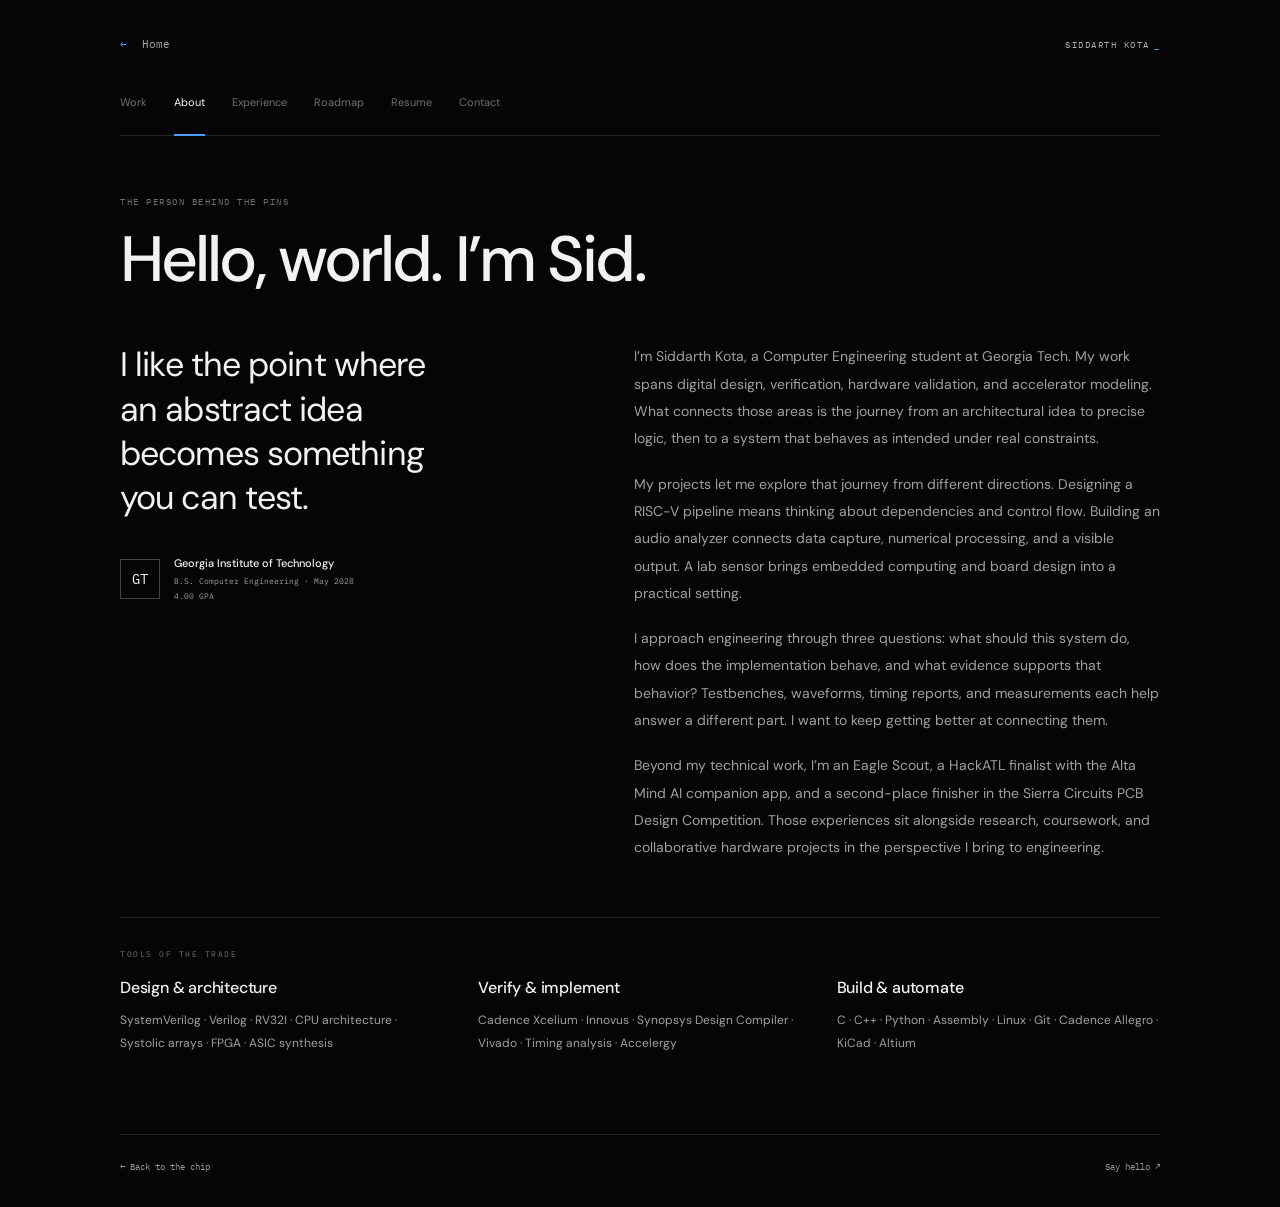
==== about.html @ 796ebf36 "Build a monochrome chip portfolio with animated trace navigation" ====
<!doctype html>
<html lang="en">
<head>
<meta charset="utf-8">
<meta name="viewport" content="width=device-width, initial-scale=1">
<meta name="theme-color" content="#050505">
<title>About me — Siddarth Kota</title>
<meta name="description" content="Siddarth Kota, Georgia Tech computer engineering student. RTL design, verification, processors, and AI accelerators.">
<link rel="icon" href="assets/favicon.svg" type="image/svg+xml">
<link rel="stylesheet" href="style.css?v=2">
<script src="app.js?v=2" defer>
</script>
</head>
<body class="detail-page">
<a class="skip-link" href="#content">Skip to content</a>
<header class="detail-header">
<a class="back-home" href="index.html">
<span aria-hidden="true">←</span> Home</a>
<a class="small-name" href="index.html">SIDDARTH KOTA<span aria-hidden="true">_</span>
</a>
</header>
<nav class="detail-nav" aria-label="Portfolio sections">
<a href="work.html">Work</a>
<a href="about.html" aria-current="page">About</a>
<a href="experience.html">Experience</a>
<a href="roadmap.html">Roadmap</a>
<a href="resume.html">Resume</a>
<a href="contact.html">Contact</a>
</nav>
<main id="content" class="content-shell">
<section class="section about-section" id="about" aria-labelledby="about-title">
<div class="section-heading">
<div>
<p class="eyebrow">THE PERSON BEHIND THE PINS</p>
<h1 id="about-title">Hello, world. I’m Sid.</h1>
</div>
</div>
<div class="about-grid">
<div class="about-statement">
<p>I like the point where an abstract idea becomes something you can test.</p>
<div class="education-note">
<span class="mini-chip" aria-hidden="true">GT</span>
<div>
<strong>Georgia Institute of Technology</strong>
<span>B.S. Computer Engineering · May 2028</span>
<span>4.00 GPA</span>
</div>
</div>
</div>
<div class="about-copy">
<p>I’m Siddarth Kota, a Computer Engineering student at Georgia Tech. My work spans digital design, verification, hardware validation, and accelerator modeling. What connects those areas is the journey from an architectural idea to precise logic, then to a system that behaves as intended under real constraints.</p>
<p>My projects let me explore that journey from different directions. Designing a RISC-V pipeline means thinking about dependencies and control flow. Building an audio analyzer connects data capture, numerical processing, and a visible output. A lab sensor brings embedded computing and board design into a practical setting.</p>
<p>I approach engineering through three questions: what should this system do, how does the implementation behave, and what evidence supports that behavior? Testbenches, waveforms, timing reports, and measurements each help answer a different part. I want to keep getting better at connecting them.</p>
<p>Beyond my technical work, I’m an Eagle Scout, a HackATL finalist with the Alta Mind AI companion app, and a second-place finisher in the Sierra Circuits PCB Design Competition. Those experiences sit alongside research, coursework, and collaborative hardware projects in the perspective I bring to engineering.</p>
</div>
</div>
<div class="skills-row">
<p class="eyebrow">TOOLS OF THE TRADE</p>
<div class="skill-groups">
<div>
<h3>Design & architecture</h3>
<p>SystemVerilog · Verilog · RV32I · CPU architecture · Systolic arrays · FPGA · ASIC synthesis</p>
</div>
<div>
<h3>Verify & implement</h3>
<p>Cadence Xcelium · Innovus · Synopsys Design Compiler · Vivado · Timing analysis · Accelergy</p>
</div>
<div>
<h3>Build & automate</h3>
<p>C · C++ · Python · Assembly · Linux · Git · Cadence Allegro · KiCad · Altium</p>
</div>
</div>
</div>
</section>
</main>
<footer class="detail-footer">
<a href="index.html">← Back to the chip</a>
<a href="mailto:sidkota06@gmail.com">Say hello ↗</a>
</footer>
</body>
</html>
---- style.css ----
@import url('assets/fonts.css');
:root{
  --bg:#050505;
  --text:#f2f2f2;
  --muted:#a0a0a0;
  --dim:#707070;
  --line:#252525;
  --blue:#4c9cff;
  --sans:'DM Sans',Arial,sans-serif;
  --mono:'IBM Plex Mono',monospace;
  color-scheme:dark
}
*{
  box-sizing:border-box
}
html,body{
  margin:0;
  min-height:100%;
  background:var(--bg);
  color:var(--text)
}
body{
  font:15px/1.8 var(--sans);
  -webkit-font-smoothing:antialiased
}
a{
  color:inherit;
  text-decoration:none
}
button{
  font:inherit;
  color:inherit;
  cursor:pointer
}
a,button{
  -webkit-tap-highlight-color:transparent
}
a:focus-visible,button:focus-visible{
  outline:2px solid var(--blue);
  outline-offset:7px
}
::selection{
  background:#215994;
  color:#fff
}
h1,h2,h3,p{
  margin:0
}
h1,h2,h3{
  font-weight:500;
  line-height:1.1;
  letter-spacing:-.045em
}
p+p{
  margin-top:18px
}
button{
  border:0;
  background:none
}
.skip-link{
  position:fixed;
  left:20px;
  top:-100px;
  padding:10px 15px;
  background:#fff;
  color:#000;
  z-index:100
}
.skip-link:focus{
  top:16px
}
.sr-only{
  position:absolute;
  width:1px;
  height:1px;
  padding:0;
  margin:-1px;
  overflow:hidden;
  clip:rect(0,0,0,0);
  white-space:nowrap;
  border:0
}
.eyebrow,.mono{
  font:9px/1.7 var(--mono);
  letter-spacing:1.5px;
  color:var(--dim)
}
.eyebrow{
  margin-bottom:18px
}
.home{
  height:100vh;
  height:100svh;
  min-height:0;
  overflow:hidden;
  display:flex;
  flex-direction:column
}
.home-header{
  height:80px;
  flex-shrink:0;
  padding:0 42px;
  display:flex;
  align-items:center;
  justify-content:space-between;
  gap:20px
}
.home-mark{
  font:500 28px/1 var(--mono);
  letter-spacing:-3px
}
.home-mark span{
  color:var(--blue)
}
.home-header>p{
  position:absolute;
  left:50%;
  transform:translateX(-50%);
  font:8px var(--mono);
  letter-spacing:1.6px;
  color:var(--dim);
  white-space:nowrap
}
.home-header>p span{
  padding-inline:8px;
  color:#444
}
.header-contact{
  font-size:11px;
  color:#a7a7a7
}
.header-contact:hover{
  color:#fff
}
.header-contact span{
  color:var(--blue);
  margin-left:7px
}
.chip-stage{
  position:relative;
  flex:1;
  min-height:0;
  width:100%;
  max-width:1440px;
  align-self:center;
  isolation:isolate
}
#routing-layer{
  position:absolute;
  inset:0;
  width:100%;
  height:100%;
  overflow:visible;
  pointer-events:none;
  z-index:0
}
.route-line{
  fill:none;
  stroke:#282828;
  stroke-width:1;
  vector-effect:non-scaling-stroke;
  transition:stroke .2s
}
.route-line.is-hovered{
  stroke:#676767
}
.route-line.is-selected{
  stroke:#3b4b60
}
.route-endpoint{
  fill:var(--bg);
  stroke:#5e5e5e;
  stroke-width:1
}
.ambient-dot{
  fill:#a3a3a3
}
.ambient-dot.blue{
  fill:var(--blue)
}
.selected-dot{
  fill:#d8eaff;
  filter:drop-shadow(0 0 4px #4c9cff)
}
.selected-trail{
  fill:none;
  stroke:var(--blue);
  stroke-width:2;
  vector-effect:non-scaling-stroke;
  filter:drop-shadow(0 0 3px #4c9cff66)
}
.chip-core{
  position:absolute;
  left:50%;
  top:50%;
  transform:translate(-50%,-50%);
  width:370px;
  height:278px;
  border:1px solid #292929;
  border-radius:3px;
  background:#090909;
  display:flex;
  flex-direction:column;
  align-items:center;
  justify-content:center;
  z-index:2;
  box-shadow:0 0 0 7px #050505,0 0 0 8px #111
}
.chip-core::before,.chip-core::after{
  content:'';
  position:absolute;
  width:8px;
  height:8px;
  pointer-events:none
}
.chip-core::before{
  top:-1px;
  left:-1px;
  border-top:1px solid #8c8c8c;
  border-left:1px solid #8c8c8c
}
.chip-core::after{
  bottom:-1px;
  right:-1px;
  border-bottom:1px solid #8c8c8c;
  border-right:1px solid #8c8c8c
}
.pin-bank{
  position:absolute;
  pointer-events:none
}
.pins-top,.pins-bottom{
  width:66%;
  height:6px;
  left:17%;
  background:repeating-linear-gradient(to right,transparent 0,transparent 15px,#3c3c3c 15px,#3c3c3c 17px,transparent 17px,transparent 28px)
}
.pins-top{
  top:-14px
}
.pins-bottom{
  bottom:-14px
}
.pins-left,.pins-right{
  height:64%;
  width:6px;
  top:18%;
  background:repeating-linear-gradient(to bottom,transparent 0,transparent 11px,#3c3c3c 11px,#3c3c3c 13px,transparent 13px,transparent 23px)
}
.pins-left{
  left:-14px
}
.pins-right{
  right:-14px
}
.core-kicker{
  display:flex;
  gap:8px;
  align-items:center;
  font:7px var(--mono);
  letter-spacing:2.1px;
  color:#858585;
  margin-bottom:19px
}
.status-dot{
  width:4px;
  height:4px;
  background:var(--blue);
  border-radius:50%;
  display:inline-block
}
.chip-core h1{
  font-size:64px;
  line-height:.95;
  letter-spacing:-3.8px;
  text-align:center;
  font-weight:500
}
.name-stop{
  color:#a3a3a3
}
.core-description{
  font-size:12px;
  letter-spacing:-.1px;
  color:#aaa;
  margin-top:18px
}
.core-fields{
  font:6px var(--mono);
  letter-spacing:1.8px;
  color:#656565;
  margin-top:13px
}
.chip-menu{
  position:absolute;
  inset:0;
  z-index:3;
  pointer-events:none
}
.port{
  position:absolute;
  transform:translate(-50%,-50%);
  display:flex;
  flex-direction:column;
  align-items:flex-start;
  pointer-events:auto;
  padding:8px 11px;
  background:var(--bg);
  white-space:nowrap
}
.port-index{
  font:7px var(--mono);
  color:#626262;
  letter-spacing:1.6px;
  margin-bottom:6px
}
.port strong{
  font-size:24px;
  font-weight:400;
  letter-spacing:-.6px;
  line-height:1.25;
  transition:color .2s
}
.port-arrow{
  display:inline-block;
  font-size:13px;
  vertical-align:middle;
  margin-left:12px;
  opacity:0;
  transform:translate(-3px,3px);
  transition:opacity .2s,transform .2s
}
.port-caption{
  font-size:9px;
  color:#757575;
  letter-spacing:.05px;
  margin-top:5px
}
.port:hover strong,.port:focus-visible strong,.port.is-selected strong{
  color:var(--blue)
}
.port:hover .port-arrow,.port:focus-visible .port-arrow,.port.is-selected .port-arrow{
  opacity:1;
  transform:translate(0,0)
}
.port-work{
  left:19%;
  top:27%
}
.port-about{
  left:19%;
  top:73%
}
.port-experience{
  left:50%;
  top:8%
}
.port-roadmap{
  left:81%;
  top:27%
}
.port-resume{
  left:81%;
  top:73%
}
.port-contact{
  left:50%;
  top:92%
}
.port-experience,.port-contact{
  align-items:center
}
.home-footer{
  height:66px;
  flex-shrink:0;
  padding:0 42px;
  display:flex;
  align-items:center;
  justify-content:space-between;
  gap:15px;
  color:#666
}
.home-footer>p{
  font:7px var(--mono);
  letter-spacing:1.6px
}
.footer-hint{
  font-size:9px;
  position:absolute;
  left:50%;
  transform:translateX(-50%);
  color:#626262
}
.home-footer button{
  padding:8px 0;
  font:8px var(--mono);
  color:#8b8b8b;
  display:flex;
  align-items:center;
  gap:9px
}
.home-footer button:hover{
  color:#fff
}
.motion-symbol{
  color:#ddd;
  font-size:11px
}
.is-routing .port:not(.is-selected){
  opacity:.45
}
.port{
  transition:opacity .2s
}
.is-routing .chip-core{
  border-color:#414b5a
}
.is-routing .core-kicker{
  color:#b6b6b6
}
/* The content lives on focused pages. The chip homepage stays one screen. */
.detail-header{
  height:88px;
  max-width:1120px;
  margin:auto;
  padding:0 40px;
  display:flex;
  align-items:center;
  justify-content:space-between
}
.back-home{
  font:11px var(--mono);
  color:#aaa
}
.back-home span{
  margin-right:8px;
  color:var(--blue)
}
.back-home:hover{
  color:#fff
}
.small-name{
  font:9px var(--mono);
  letter-spacing:1.5px;
  color:#b0b0b0
}
.small-name span{
  color:var(--blue);
  margin-left:4px
}
.detail-nav{
  max-width:1040px;
  margin:0 auto;
  display:flex;
  gap:27px;
  padding:5px 0 22px;
  border-bottom:1px solid var(--line);
  font-size:11px;
  color:var(--dim)
}
.detail-nav a{
  position:relative
}
.detail-nav a:hover{
  color:#fff
}
.detail-nav a[aria-current]{
  color:#f5f5f5
}
.detail-nav a[aria-current]::after{
  content:'';
  position:absolute;
  bottom:-23px;
  height:2px;
  left:0;
  right:0;
  background:var(--blue)
}
.content-shell{
  max-width:1040px;
  margin:0 auto;
  padding:58px 0 80px
}
.section-heading{
  display:flex;
  justify-content:space-between;
  align-items:flex-end;
  gap:35px;
  margin-bottom:48px
}
.section-heading .eyebrow{
  margin-bottom:16px
}
.section-heading h1{
  font-size:clamp(38px,5vw,64px);
  max-width:800px
}
.section-heading>p{
  font-size:11px;
  color:var(--dim);
  line-height:1.8;
  max-width:190px;
  flex-shrink:0
}
.section-heading h1 .period{
  color:#f2f2f2
}
.project-grid{
  display:flex;
  flex-direction:column
}
.project-card{
  display:block;
  border-top:1px solid var(--line);
  padding:34px 0 36px
}
.project-body{
  max-width:810px
}
.project-meta{
  font:8px var(--mono);
  letter-spacing:1.2px;
  color:#777;
  margin-bottom:15px
}
.project-body h3{
  font-size:31px;
  display:flex;
  align-items:center;
  gap:20px;
  margin-bottom:18px;
  transition:color .2s
}
.project-body h3 span{
  font-size:19px;
  color:#888;
  transition:color .2s,transform .2s
}
.project-card:hover h3 span{
  color:var(--blue);
  transform:translate(3px,-3px)
}
.project-body>p:not(.project-meta){
  font-size:14px;
  max-width:700px;
  color:var(--muted);
  line-height:1.9
}
.project-footer{
  display:flex;
  justify-content:space-between;
  align-items:center;
  gap:15px;
  font:8px/1.8 var(--mono);
  color:var(--dim);
  margin-top:21px
}
.project-footer span:last-child{
  color:#c6c6c6
}
.project-card:hover .project-footer span:last-child{
  color:var(--blue)
}
.discovery-note{
  display:flex;
  align-items:flex-start;
  gap:22px;
  padding-top:34px;
  border-top:1px solid var(--line);
  margin-top:6px
}
.outline-symbol{
  font:24px var(--mono);
  color:#888
}
.discovery-note .eyebrow{
  font-size:7px;
  margin-bottom:7px
}
.discovery-note h3{
  font-size:22px
}
.discovery-note p:not(.eyebrow){
  font-size:12px;
  color:var(--muted);
  max-width:620px;
  margin-top:10px
}
.subtle-tag{
  font:7px var(--mono);
  letter-spacing:1px;
  color:#777;
  margin-left:auto;
  white-space:nowrap;
  padding-top:4px
}
.experience-list{
  border-top:1px solid var(--line)
}
.experience-row{
  padding:38px 0 42px;
  border-bottom:1px solid var(--line);
  display:grid;
  grid-template-columns:1fr 1.6fr;
  gap:55px
}
.experience-row:last-child{
  border-bottom:0;
  padding-bottom:0
}
.experience-identity .mono{
  font-size:8px;
  margin-bottom:20px
}
.experience-identity h3{
  font-size:29px;
  margin-bottom:12px;
  display:flex;
  gap:15px;
  align-items:center
}
.experience-identity h3 span{
  font-size:16px;
  color:#999
}
.experience-identity>p:not(.mono){
  font-size:11px;
  color:#d2d2d2
}
.location{
  display:block;
  font:9px var(--mono);
  color:var(--dim);
  margin-top:8px
}
.experience-copy p{
  font-size:14px;
  line-height:1.95;
  color:var(--muted)
}
.tags{
  display:flex;
  gap:9px;
  flex-wrap:wrap;
  margin-top:24px
}
.tags span{
  border:1px solid #303030;
  padding:3px 8px;
  font:8px/1.8 var(--mono);
  color:#aaa
}
.about-grid{
  display:grid;
  grid-template-columns:1fr 1.2fr;
  gap:75px
}
.about-statement>p{
  font-size:34px;
  line-height:1.3;
  letter-spacing:-.9px;
  max-width:350px
}
.education-note{
  display:flex;
  align-items:center;
  gap:14px;
  margin-top:34px
}
.mini-chip{
  border:1px solid #444;
  width:40px;
  height:40px;
  display:grid;
  place-items:center;
  font:14px var(--mono);
  flex-shrink:0
}
.education-note strong{
  font-size:11px;
  font-weight:500;
  display:block
}
.education-note span:not(.mini-chip){
  font:8px/1.9 var(--mono);
  display:block;
  color:var(--muted)
}
.about-copy p{
  font-size:14px;
  line-height:1.95;
  color:var(--muted)
}
.skills-row{
  border-top:1px solid var(--line);
  margin-top:55px;
  padding-top:30px
}
.skills-row>.eyebrow{
  font-size:8px
}
.skill-groups{
  display:grid;
  grid-template-columns:1fr 1fr 1fr;
  gap:35px
}
.skill-groups h3{
  font-size:16px;
  letter-spacing:-.2px;
  margin-bottom:12px
}
.skill-groups p{
  font-size:12px;
  line-height:1.9;
  color:var(--muted)
}
.roadmap-grid{
  display:flex;
  flex-direction:column;
  gap:35px
}
.roadmap-item{
  position:relative;
  border-top:1px solid var(--line);
  padding:32px 0 0 65px;
  max-width:850px
}
.roadmap-node{
  position:absolute;
  top:29px;
  left:0;
  font:10px var(--mono);
  color:var(--blue)
}
.roadmap-item .eyebrow{
  font-size:8px;
  margin-bottom:15px
}
.roadmap-item h3{
  font-size:30px;
  margin-bottom:20px
}
.roadmap-item>p:not(.eyebrow){
  font-size:14px;
  color:var(--muted);
  line-height:1.9;
  max-width:720px
}
.resume-layout{
  max-width:740px
}
.resume-layout h1{
  font-size:clamp(44px,6vw,76px);
  line-height:1.04
}
.resume-layout>div>p:not(.eyebrow){
  max-width:560px;
  font-size:15px;
  color:var(--muted);
  margin-top:27px;
  line-height:1.9
}
.resume-actions{
  display:flex;
  flex-wrap:wrap;
  gap:14px;
  margin-top:32px
}
.button{
  display:inline-flex;
  align-items:center;
  gap:30px;
  font-size:12px;
  border:1px solid #454545;
  padding:13px 19px;
  transition:border-color .2s,background .2s
}
.button:hover{
  border-color:var(--blue)
}
.button.primary{
  background:#eee;
  color:#050505;
  border-color:#eee
}
.button.primary:hover{
  background:#fff
}
.button.secondary span{
  color:var(--blue)
}
.contact-section{
  padding:8px 0 30px
}
.contact-section h1{
  font-size:clamp(56px,7vw,92px);
  line-height:1.05
}
.contact-section h1 em{
  font-style:normal;
  color:#fff
}
.contact-email{
  display:inline-block;
  margin-top:38px;
  border-bottom:1px solid #555;
  padding-bottom:8px;
  font-size:27px;
  letter-spacing:-.6px
}
.contact-email span{
  color:var(--blue);
  margin-left:10px
}
.contact-links{
  display:flex;
  gap:30px;
  margin-top:25px;
  font-size:12px;
  color:var(--muted)
}
.contact-links a:hover,.contact-links button:hover{
  color:#fff
}
.contact-links button{
  padding:0;
  font:inherit
}
.detail-footer{
  max-width:1040px;
  margin:0 auto;
  border-top:1px solid var(--line);
  padding:26px 0 35px;
  display:flex;
  justify-content:space-between;
  font:9px var(--mono);
  color:#999
}
.detail-footer a:hover{
  color:#fff
}
.back-link{
  font:10px var(--mono);
  color:#999
}
.back-link:hover{
  color:var(--blue)
}
.project-heading{
  padding:35px 0 0
}
.project-heading h1{
  font-size:clamp(40px,5vw,66px);
  max-width:850px;
  margin-bottom:26px;
  line-height:1.08
}
.project-heading .lede{
  max-width:780px;
  font-size:17px;
  line-height:1.85;
  color:var(--muted)
}
.project-heading .eyebrow{
  font-size:8px
}
.text-status{
  display:inline-block;
  margin-top:22px;
  font:8px var(--mono);
  color:#aaa
}
.text-status::before{
  content:'';
  width:4px;
  height:4px;
  background:var(--blue);
  display:inline-block;
  margin-right:8px;
  border-radius:50%;
  vertical-align:middle
}
.project-facts{
  display:grid;
  grid-template-columns:repeat(4,1fr);
  border-block:1px solid var(--line);
  gap:25px;
  padding:25px 0;
  margin:35px 0 45px
}
.project-facts dt{
  font:8px var(--mono);
  letter-spacing:1px;
  color:#737373;
  margin-bottom:8px
}
.project-facts dd{
  margin:0;
  font-size:12px;
  line-height:1.7
}
.case-copy{
  max-width:760px
}
.case-copy section{
  margin-bottom:36px
}
.case-copy h2{
  font-size:27px;
  margin-bottom:17px
}
.case-copy p{
  font-size:15px;
  color:var(--muted);
  line-height:1.95
}
.case-next{
  border-top:1px solid var(--line);
  padding-top:30px;
  margin-top:45px;
  display:flex;
  justify-content:space-between;
  font:10px var(--mono);
  color:#aaa
}
.case-next a:hover{
  color:var(--blue)
}
@media(min-width:1600px){
  .chip-core{
    width:410px;
    height:300px
  }
  .chip-core h1{
    font-size:74px
  }
  .port-work,.port-about{
    left:20%
  }
  .port-roadmap,.port-resume{
    left:80%
  }
}
@media(max-width:1150px){
  .chip-core{
    width:320px;
    height:255px
  }
  .chip-core h1{
    font-size:59px
  }
  .port strong{
    font-size:22px
  }
  .port-work,.port-about{
    left:16%
  }
  .port-roadmap,.port-resume{
    left:84%
  }
  .port-caption{
    font-size:8px
  }
  .home-header,.home-footer{
    padding-inline:30px
  }
  .detail-nav,.content-shell,.detail-footer{
    margin-inline:40px
  }
  .detail-header{
    padding-inline:40px
  }
  .about-grid{
    gap:40px
  }
  .experience-row{
    gap:35px;
    grid-template-columns:1fr 1.5fr
  }
  .project-facts{
    gap:20px
  }
}
@media(max-width:760px){
  .home-header{
    height:60px;
    padding-inline:22px
  }
  .home-mark{
    font-size:25px
  }
  .home-header>p{
    font-size:6px;
    letter-spacing:.6px
  }
  .home-header>p span{
    padding-inline:3px
  }
  .header-contact{
    font-size:9px
  }
  .header-contact span{
    margin-left:4px
  }
  .chip-core{
    width:240px;
    height:218px
  }
  .chip-core h1{
    font-size:55px;
    letter-spacing:-3px
  }
  .core-kicker{
    font-size:6px;
    letter-spacing:1.4px;
    margin-bottom:15px
  }
  .core-description{
    font-size:10px;
    margin-top:15px
  }
  .core-fields{
    font-size:5px;
    letter-spacing:1.2px;
    margin-top:11px
  }
  .port strong{
    font-size:18px;
    letter-spacing:-.4px
  }
  .port-index{
    font-size:6px;
    margin-bottom:4px
  }
  .port-caption{
    font-size:7px;
    margin-top:5px
  }
  .port-arrow{
    font-size:10px;
    margin-left:7px
  }
  .port-work,.port-about{
    left:15%
  }
  .port-roadmap,.port-resume{
    left:85%
  }
  .port-experience{
    top:8%
  }
  .port-contact{
    top:92%
  }
  .home-footer{
    height:52px;
    padding-inline:22px
  }
  .home-footer>p{
    font-size:6px;
    letter-spacing:.8px
  }
  .home-footer button{
    font-size:7px;
    gap:7px
  }
  .footer-hint{
    display:none
  }
  .detail-header{
    height:72px;
    padding-inline:24px
  }
  .detail-nav{
    margin-inline:24px;
    gap:22px;
    flex-wrap:wrap;
    row-gap:15px;
    padding-bottom:18px;
    font-size:10px
  }
  .detail-nav a[aria-current]::after{
    bottom:-6px;
    height:1px
  }
  .content-shell{
    margin-inline:24px;
    padding-block:39px 50px
  }
  .section-heading{
    margin-bottom:34px
  }
  .section-heading h1{
    font-size:42px
  }
  .section-heading>p{
    display:none
  }
  .project-card{
    padding-block:28px
  }
  .project-body h3{
    font-size:27px;
    gap:13px
  }
  .project-body>p:not(.project-meta){
    font-size:13px
  }
  .project-meta{
    font-size:7px;
    letter-spacing:.7px
  }
  .project-footer{
    font-size:7px
  }
  .discovery-note{
    gap:16px;
    flex-wrap:wrap;
    margin-top:0;
    padding-top:27px
  }
  .discovery-note>div{
    flex:1
  }
  .discovery-note h3{
    font-size:22px
  }
  .discovery-note p:not(.eyebrow){
    font-size:11px
  }
  .subtle-tag{
    font-size:6px;
    margin-left:34px
  }
  .experience-row{
    grid-template-columns:1fr;
    gap:24px;
    padding-block:29px
  }
  .experience-identity h3{
    font-size:28px
  }
  .experience-identity .mono{
    margin-bottom:13px
  }
  .experience-copy p{
    font-size:13px
  }
  .about-grid{
    grid-template-columns:1fr;
    gap:34px
  }
  .about-statement>p{
    font-size:32px
  }
  .about-copy p{
    font-size:13px
  }
  .education-note{
    margin-top:25px
  }
  .skills-row{
    margin-top:35px
  }
  .skill-groups{
    grid-template-columns:1fr;
    gap:24px
  }
  .skill-groups h3{
    margin-bottom:8px
  }
  .roadmap-grid{
    gap:28px
  }
  .roadmap-item{
    padding:27px 0 0 36px
  }
  .roadmap-node{
    top:29px;
    font-size:8px
  }
  .roadmap-item .eyebrow{
    font-size:7px;
    letter-spacing:.7px
  }
  .roadmap-item h3{
    font-size:27px
  }
  .roadmap-item>p:not(.eyebrow){
    font-size:13px
  }
  .resume-layout h1{
    font-size:52px
  }
  .resume-layout>div>p:not(.eyebrow){
    font-size:13px
  }
  .resume-actions{
    gap:10px
  }
  .button{
    font-size:11px;
    padding:12px 16px;
    gap:20px
  }
  .contact-section h1{
    font-size:61px
  }
  .contact-email{
    font-size:21px;
    letter-spacing:-.5px
  }
  .contact-links{
    gap:25px;
    font-size:11px
  }
  .detail-footer{
    margin-inline:24px;
    font-size:8px;
    gap:20px
  }
  .project-heading{
    padding-top:27px
  }
  .project-heading h1{
    font-size:43px
  }
  .project-heading .lede{
    font-size:15px
  }
  .project-facts{
    grid-template-columns:1fr 1fr;
    gap:22px 20px;
    margin-block:28px 35px
  }
  .project-facts dd{
    font-size:11px
  }
  .project-facts dt{
    font-size:7px;
    margin-bottom:5px
  }
  .case-copy h2{
    font-size:25px
  }
  .case-copy p{
    font-size:14px
  }
  .case-next{
    font-size:9px
  }
}
@media(max-width:540px){
  .home-header>p{
    left:auto;
    right:22px;
    transform:none;
    font-size:6px
  }
  .header-contact{
    display:none
  }
  .chip-core{
    width:214px;
    height:200px
  }
  .chip-core h1{
    font-size:50px
  }
  .core-kicker{
    margin-bottom:13px
  }
  .core-description{
    font-size:9px;
    margin-top:14px
  }
  .core-fields{
    font-size:5px
  }
  .port{
    padding:6px 7px
  }
  .port strong{
    font-size:15px
  }
  .port-caption{
    display:none
  }
  .port-index{
    font-size:6px;
    margin-bottom:5px
  }
  .port-arrow{
    font-size:9px;
    margin-left:5px;
    opacity:1;
    color:#888;
    transform:none
  }
  .port-work{
    left:19%;
    top:24%
  }
  .port-about{
    left:19%;
    top:76%
  }
  .port-roadmap{
    left:81%;
    top:24%
  }
  .port-resume{
    left:81%;
    top:76%
  }
  .port-experience{
    top:7%
  }
  .port-contact{
    top:93%
  }
  .pins-left,.pins-right{
    height:58%;
    top:21%
  }
  .pins-top,.pins-bottom{
    width:61%;
    left:19.5%
  }
}
@media(max-height:600px){
  .home-header{
    height:48px
  }
  .home-footer{
    height:38px
  }
  .chip-core{
    height:180px;
    width:280px
  }
  .chip-core h1{
    font-size:49px;
    line-height:.94
  }
  .core-kicker{
    margin-bottom:10px;
    font-size:6px
  }
  .core-description{
    margin-top:12px;
    font-size:10px
  }
  .core-fields{
    margin-top:9px;
    font-size:5px
  }
  .port strong{
    font-size:17px
  }
  .port-caption{
    display:none
  }
  .port-index{
    font-size:6px;
    margin-bottom:3px
  }
  .port-experience{
    top:7%
  }
  .port-contact{
    top:93%
  }
}
@media(max-height:600px) and (max-width:540px){
  .chip-core{
    width:190px;
    height:174px
  }
  .chip-core h1{
    font-size:45px
  }
  .port strong{
    font-size:14px
  }
  .port-work,.port-roadmap{
    top:23%
  }
  .port-about,.port-resume{
    top:77%
  }
  .home-footer>p{
    font-size:5px
  }
  .home-footer button{
    font-size:6px
  }
  .core-kicker{
    font-size:5px
  }
  .core-description{
    font-size:8px
  }
  .core-fields{
    font-size:4px
  }
}
@media(prefers-reduced-motion:reduce){
  *,*::before,*::after{
    animation:none!important;
    transition:none!important
  }
  html{
    scroll-behavior:auto
  }
}
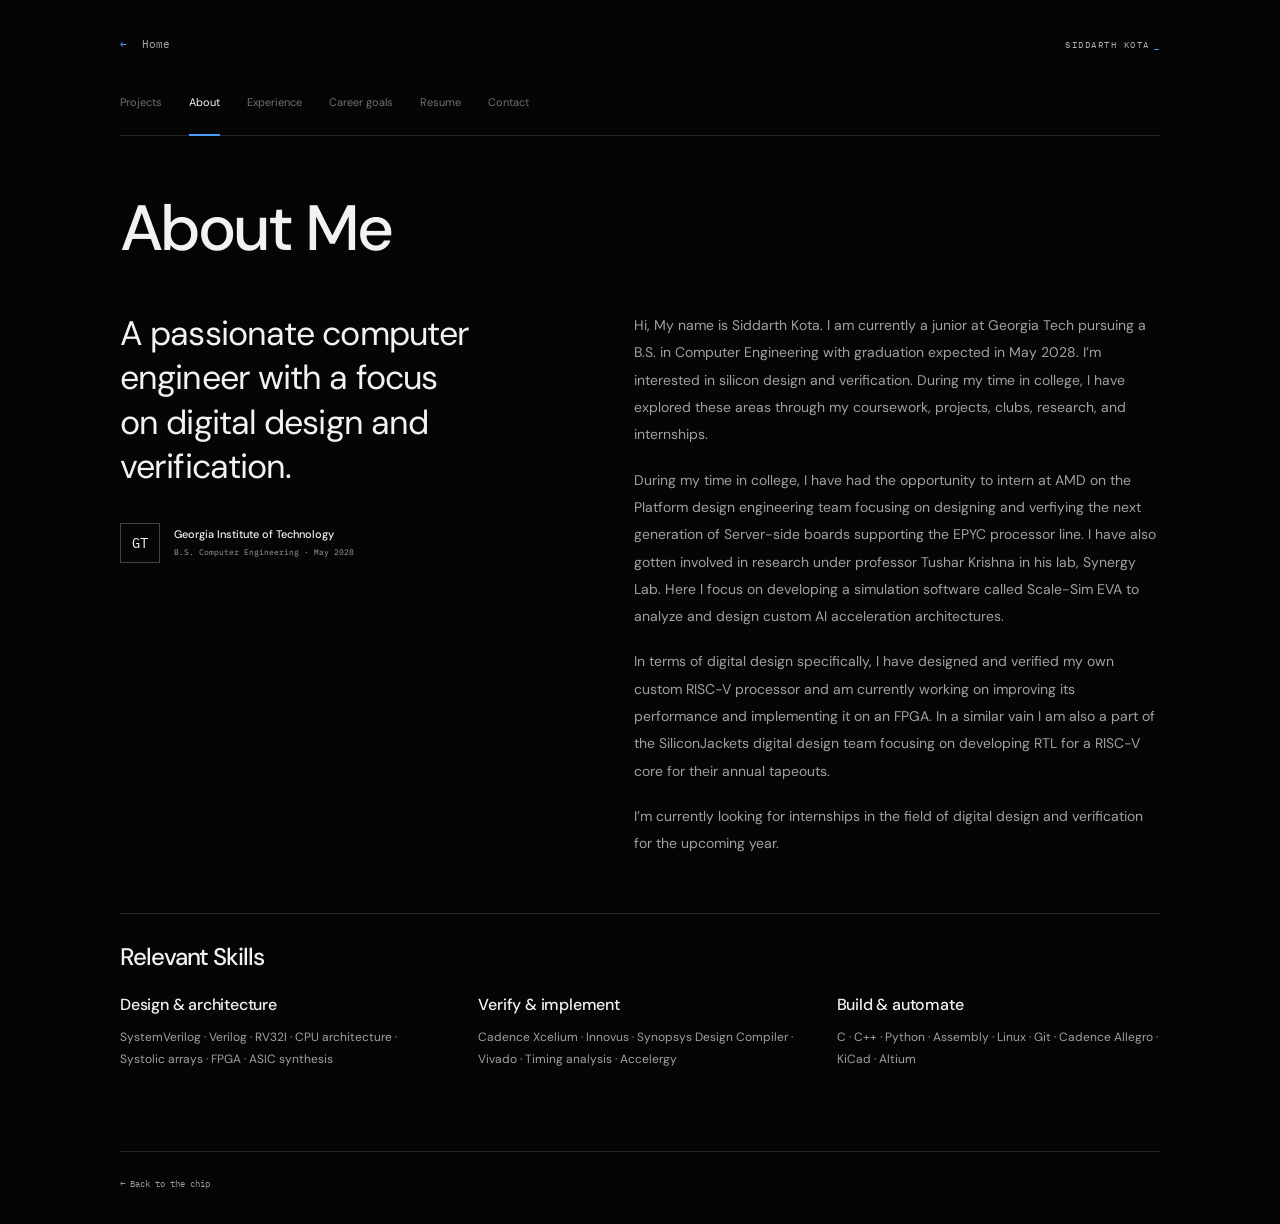
==== commit 59bf299b: "updated information" ====
--- a/about.html
+++ b/about.html
@@ -7,8 +7,8 @@
 <title>About me — Siddarth Kota</title>
 <meta name="description" content="Siddarth Kota, Georgia Tech computer engineering student. RTL design, verification, processors, and AI accelerators.">
 <link rel="icon" href="assets/favicon.svg" type="image/svg+xml">
-<link rel="stylesheet" href="style.css?v=2">
-<script src="app.js?v=2" defer>
+<link rel="stylesheet" href="style.css?v=8">
+<script src="app.js?v=6" defer>
 </script>
 </head>
 <body class="detail-page">
@@ -20,10 +20,10 @@
 </a>
 </header>
 <nav class="detail-nav" aria-label="Portfolio sections">
-<a href="work.html">Work</a>
+<a href="work.html">Projects</a>
 <a href="about.html" aria-current="page">About</a>
 <a href="experience.html">Experience</a>
-<a href="roadmap.html">Roadmap</a>
+<a href="roadmap.html">Career goals</a>
 <a href="resume.html">Resume</a>
 <a href="contact.html">Contact</a>
 </nav>
@@ -31,31 +31,29 @@
 <section class="section about-section" id="about" aria-labelledby="about-title">
 <div class="section-heading">
 <div>
-<p class="eyebrow">THE PERSON BEHIND THE PINS</p>
-<h1 id="about-title">Hello, world. I’m Sid.</h1>
+<h1 id="about-title">About Me</h1>
 </div>
 </div>
 <div class="about-grid">
 <div class="about-statement">
-<p>I like the point where an abstract idea becomes something you can test.</p>
+<p>A passionate computer engineer with a focus on digital design and verification.</p>
 <div class="education-note">
 <span class="mini-chip" aria-hidden="true">GT</span>
 <div>
 <strong>Georgia Institute of Technology</strong>
 <span>B.S. Computer Engineering · May 2028</span>
-<span>4.00 GPA</span>
 </div>
 </div>
 </div>
 <div class="about-copy">
-<p>I’m Siddarth Kota, a Computer Engineering student at Georgia Tech. My work spans digital design, verification, hardware validation, and accelerator modeling. What connects those areas is the journey from an architectural idea to precise logic, then to a system that behaves as intended under real constraints.</p>
-<p>My projects let me explore that journey from different directions. Designing a RISC-V pipeline means thinking about dependencies and control flow. Building an audio analyzer connects data capture, numerical processing, and a visible output. A lab sensor brings embedded computing and board design into a practical setting.</p>
-<p>I approach engineering through three questions: what should this system do, how does the implementation behave, and what evidence supports that behavior? Testbenches, waveforms, timing reports, and measurements each help answer a different part. I want to keep getting better at connecting them.</p>
-<p>Beyond my technical work, I’m an Eagle Scout, a HackATL finalist with the Alta Mind AI companion app, and a second-place finisher in the Sierra Circuits PCB Design Competition. Those experiences sit alongside research, coursework, and collaborative hardware projects in the perspective I bring to engineering.</p>
+<p>Hi, My name is Siddarth Kota. I am currently a junior at Georgia Tech pursuing a B.S. in Computer Engineering with graduation expected in May 2028. I’m interested in silicon design and verification. During my time in college, I have explored these areas through my coursework, projects, clubs, research, and internships.</p>
+<p>During my time in college, I have had the opportunity to intern at AMD on the Platform design engineering team focusing on designing and verfiying the next generation of Server-side boards supporting the EPYC processor line. I have also gotten involved in research under professor Tushar Krishna in his lab, Synergy Lab. Here I focus on developing a simulation software called Scale-Sim EVA to analyze and design custom AI acceleration architectures.</p>
+<p>In terms of digital design specifically, I have designed and verified my own custom RISC-V processor and am currently working on improving its performance and implementing it on an FPGA. In a similar vain I am also a part of the SiliconJackets digital design team focusing on developing RTL for a RISC-V core for their annual tapeouts.</p>
+<p>I’m currently looking for internships in the field of digital design and verification for the upcoming year.</p>
 </div>
 </div>
 <div class="skills-row">
-<p class="eyebrow">TOOLS OF THE TRADE</p>
+<h2 class="skills-heading">Relevant Skills</h2>
 <div class="skill-groups">
 <div>
 <h3>Design & architecture</h3>
@@ -75,7 +73,6 @@
 </main>
 <footer class="detail-footer">
 <a href="index.html">← Back to the chip</a>
-<a href="mailto:sidkota06@gmail.com">Say hello ↗</a>
 </footer>
 </body>
 </html>
--- a/style.css
+++ b/style.css
@@ -21,7 +21,19 @@
 }
 body{
   font:15px/1.8 var(--sans);
-  -webkit-font-smoothing:antialiased
+  -webkit-font-smoothing:antialiased;
+  transition:opacity .18s ease-out
+}
+body.is-leaving{
+  opacity:0;
+  pointer-events:none
+}
+.home-layout,.content-shell{
+  animation:page-arrive .42s cubic-bezier(.2,.7,.2,1)
+}
+@keyframes page-arrive{
+  from{opacity:0;translate:0 8px}
+  to{opacity:1;translate:0 0}
 }
 a{
   color:inherit;
@@ -95,56 +107,48 @@
   min-height:0;
   overflow:hidden;
   display:flex;
-  flex-direction:column
-}
-.home-header{
-  height:80px;
-  flex-shrink:0;
-  padding:0 42px;
-  display:flex;
-  align-items:center;
-  justify-content:space-between;
-  gap:20px
-}
-.home-mark{
-  font:500 28px/1 var(--mono);
-  letter-spacing:-3px
-}
-.home-mark span{
-  color:var(--blue)
-}
-.home-header>p{
-  position:absolute;
-  left:50%;
-  transform:translateX(-50%);
-  font:8px var(--mono);
-  letter-spacing:1.6px;
-  color:var(--dim);
-  white-space:nowrap
-}
-.home-header>p span{
-  padding-inline:8px;
-  color:#444
-}
-.header-contact{
-  font-size:11px;
-  color:#a7a7a7
-}
-.header-contact:hover{
-  color:#fff
-}
-.header-contact span{
-  color:var(--blue);
-  margin-left:7px
-}
-.chip-stage{
+  flex-direction:column;
+  padding-block:clamp(16px,3svh,40px)
+}
+.home-layout{
   position:relative;
+  isolation:isolate;
+  display:flex;
+  flex-direction:column;
+  justify-content:center;
   flex:1;
   min-height:0;
   width:100%;
-  max-width:1440px;
-  align-self:center;
-  isolation:isolate
+  max-width:1920px;
+  padding-block:16px;
+  align-self:center
+}
+.home-intro{
+  position:relative;
+  z-index:1;
+  flex-shrink:0;
+  width:min(680px,calc(100% - 96px));
+  margin:16px auto 0;
+  padding:24px 28px;
+  text-align:center;
+  background:var(--bg);
+  color:var(--muted);
+  border-radius:3px
+}
+#personal-bio{
+  margin:0;
+  font-size:14px;
+  line-height:1.8;
+  text-wrap:balance
+}
+.chip-stage{
+  position:relative;
+  z-index:1;
+  flex:1;
+  min-height:0;
+  width:100%;
+  max-width:none;
+  align-self:center
 }
 #routing-layer{
   position:absolute;
@@ -154,6 +158,19 @@
   overflow:visible;
   pointer-events:none;
   z-index:0
+}
+.intro-trace{
+  fill:none;
+  stroke:var(--blue);
+  stroke-width:1;
+  opacity:.32;
+  vector-effect:non-scaling-stroke
+}
+.intro-terminal{
+  fill:var(--bg);
+  stroke:var(--blue);
+  stroke-width:1;
+  opacity:.5
 }
 .route-line{
   fill:none;
@@ -231,10 +248,13 @@
   pointer-events:none
 }
 .pins-top,.pins-bottom{
+  --pin-start:15px;
+  --pin-end:17px;
+  --pin-pitch:28px;
   width:66%;
   height:6px;
   left:17%;
-  background:repeating-linear-gradient(to right,transparent 0,transparent 15px,#3c3c3c 15px,#3c3c3c 17px,transparent 17px,transparent 28px)
+  background:repeating-linear-gradient(to right,transparent 0,transparent var(--pin-start),#3c3c3c var(--pin-start),#3c3c3c var(--pin-end),transparent var(--pin-end),transparent var(--pin-pitch))
 }
 .pins-top{
   top:-14px
@@ -305,18 +325,12 @@
   flex-direction:column;
   align-items:flex-start;
   pointer-events:auto;
-  padding:8px 11px;
+  padding:12px 14px;
   background:var(--bg);
   white-space:nowrap
 }
-.port-index{
-  font:7px var(--mono);
-  color:#626262;
-  letter-spacing:1.6px;
-  margin-bottom:6px
-}
 .port strong{
-  font-size:24px;
+  font-size:clamp(24px,1.8vw,30px);
   font-weight:400;
   letter-spacing:-.6px;
   line-height:1.25;
@@ -331,12 +345,6 @@
   transform:translate(-3px,3px);
   transition:opacity .2s,transform .2s
 }
-.port-caption{
-  font-size:9px;
-  color:#757575;
-  letter-spacing:.05px;
-  margin-top:5px
-}
 .port:hover strong,.port:focus-visible strong,.port.is-selected strong{
   color:var(--blue)
 }
@@ -344,74 +352,29 @@
   opacity:1;
   transform:translate(0,0)
 }
-.port-work{
-  left:19%;
-  top:27%
-}
-.port-about{
-  left:19%;
-  top:73%
-}
-.port-experience{
-  left:50%;
-  top:8%
-}
-.port-roadmap{
-  left:81%;
-  top:27%
-}
-.port-resume{
-  left:81%;
-  top:73%
-}
-.port-contact{
-  left:50%;
-  top:92%
+.port-work,.port-about,.port-experience{
+  left:clamp(100px,12%,240px)
+}
+.port-roadmap,.port-resume,.port-contact{
+  left:calc(100% - clamp(100px,12%,240px))
+}
+.port-work,.port-roadmap{
+  top:14%
+}
+.port-about,.port-resume{
+  top:50%
 }
 .port-experience,.port-contact{
+  top:86%
+}
+.port{
   align-items:center
-}
-.home-footer{
-  height:66px;
-  flex-shrink:0;
-  padding:0 42px;
-  display:flex;
-  align-items:center;
-  justify-content:space-between;
-  gap:15px;
-  color:#666
-}
-.home-footer>p{
-  font:7px var(--mono);
-  letter-spacing:1.6px
-}
-.footer-hint{
-  font-size:9px;
-  position:absolute;
-  left:50%;
-  transform:translateX(-50%);
-  color:#626262
-}
-.home-footer button{
-  padding:8px 0;
-  font:8px var(--mono);
-  color:#8b8b8b;
-  display:flex;
-  align-items:center;
-  gap:9px
-}
-.home-footer button:hover{
-  color:#fff
-}
-.motion-symbol{
-  color:#ddd;
-  font-size:11px
 }
 .is-routing .port:not(.is-selected){
   opacity:.45
 }
 .port{
-  transition:opacity .2s
+  transition:opacity .3s ease
 }
 .is-routing .chip-core{
   border-color:#414b5a
@@ -496,6 +459,10 @@
   font-size:clamp(38px,5vw,64px);
   max-width:800px
 }
+.centered-heading{
+  justify-content:center;
+  text-align:center
+}
 .section-heading>p{
   font-size:11px;
   color:var(--dim);
@@ -561,39 +528,6 @@
 }
 .project-card:hover .project-footer span:last-child{
   color:var(--blue)
-}
-.discovery-note{
-  display:flex;
-  align-items:flex-start;
-  gap:22px;
-  padding-top:34px;
-  border-top:1px solid var(--line);
-  margin-top:6px
-}
-.outline-symbol{
-  font:24px var(--mono);
-  color:#888
-}
-.discovery-note .eyebrow{
-  font-size:7px;
-  margin-bottom:7px
-}
-.discovery-note h3{
-  font-size:22px
-}
-.discovery-note p:not(.eyebrow){
-  font-size:12px;
-  color:var(--muted);
-  max-width:620px;
-  margin-top:10px
-}
-.subtle-tag{
-  font:7px var(--mono);
-  letter-spacing:1px;
-  color:#777;
-  margin-left:auto;
-  white-space:nowrap;
-  padding-top:4px
 }
 .experience-list{
   border-top:1px solid var(--line)
@@ -697,8 +631,9 @@
   margin-top:55px;
   padding-top:30px
 }
-.skills-row>.eyebrow{
-  font-size:8px
+.skills-heading{
+  font-size:24px;
+  margin-bottom:26px
 }
 .skill-groups{
   display:grid;
@@ -715,57 +650,42 @@
   line-height:1.9;
   color:var(--muted)
 }
-.roadmap-grid{
-  display:flex;
-  flex-direction:column;
-  gap:35px
-}
-.roadmap-item{
-  position:relative;
+.career-copy{
+  max-width:760px;
+  margin-inline:auto;
   border-top:1px solid var(--line);
-  padding:32px 0 0 65px;
-  max-width:850px
-}
-.roadmap-node{
-  position:absolute;
-  top:29px;
-  left:0;
-  font:10px var(--mono);
-  color:var(--blue)
-}
-.roadmap-item .eyebrow{
-  font-size:8px;
-  margin-bottom:15px
-}
-.roadmap-item h3{
-  font-size:30px;
-  margin-bottom:20px
-}
-.roadmap-item>p:not(.eyebrow){
-  font-size:14px;
+  padding-top:30px;
+  font-size:16px;
   color:var(--muted);
-  line-height:1.9;
-  max-width:720px
-}
-.resume-layout{
-  max-width:740px
-}
-.resume-layout h1{
-  font-size:clamp(44px,6vw,76px);
-  line-height:1.04
-}
-.resume-layout>div>p:not(.eyebrow){
-  max-width:560px;
-  font-size:15px;
-  color:var(--muted);
-  margin-top:27px;
-  line-height:1.9
-}
-.resume-actions{
+  line-height:2
+}
+.resume-heading{
   display:flex;
   flex-wrap:wrap;
+  align-items:center;
+  justify-content:space-between;
   gap:14px;
-  margin-top:32px
+  margin-bottom:30px
+}
+.resume-heading h1{
+  font-size:clamp(38px,5vw,64px)
+}
+.resume-preview{
+  display:block;
+  width:100%;
+  height:80svh;
+  min-height:500px;
+  border:1px solid var(--line);
+  border-radius:4px;
+  background:#141414
+}
+.resume-preview p{
+  padding:24px;
+  color:var(--muted)
+}
+.resume-preview p a{
+  color:var(--blue);
+  text-decoration:underline
 }
 .button{
   display:inline-flex;
@@ -794,7 +714,7 @@
   padding:8px 0 30px
 }
 .contact-section h1{
-  font-size:clamp(56px,7vw,92px);
+  font-size:clamp(38px,5vw,64px);
   line-height:1.05
 }
 .contact-section h1 em{
@@ -815,17 +735,18 @@
 }
 .contact-links{
   display:flex;
+  flex-wrap:wrap;
   gap:30px;
   margin-top:25px;
-  font-size:12px;
+  font-size:24px;
   color:var(--muted)
 }
-.contact-links a:hover,.contact-links button:hover{
-  color:#fff
-}
-.contact-links button{
-  padding:0;
-  font:inherit
+.contact-links a{
+  padding-block:8px;
+  transition:color .25s ease
+}
+.contact-links a:hover{
+  color:var(--blue)
 }
 .detail-footer{
   max-width:1040px;
@@ -900,6 +821,43 @@
   font-size:12px;
   line-height:1.7
 }
+.project-figure{
+  margin:0 0 44px
+}
+.project-image-frame{
+  padding:12px;
+  border:1px solid var(--line);
+  border-radius:4px;
+  background:#0a0a0a
+}
+.project-image-frame img{
+  display:block;
+  width:100%;
+  height:auto;
+  border-radius:2px;
+  background:#fff
+}
+.project-figure figcaption{
+  display:flex;
+  flex-wrap:wrap;
+  justify-content:space-between;
+  align-items:baseline;
+  gap:8px 20px;
+  padding-top:12px;
+  font-size:12px;
+  line-height:1.6;
+  color:var(--muted)
+}
+.project-figure figcaption a{
+  padding-block:6px;
+  font:10px/1.6 var(--mono);
+  color:var(--text);
+  white-space:nowrap;
+  transition:color .2s
+}
+.project-figure figcaption a span,.project-figure figcaption a:hover{
+  color:var(--blue)
+}
 .case-copy{
   max-width:760px
 }
@@ -935,12 +893,6 @@
   .chip-core h1{
     font-size:74px
   }
-  .port-work,.port-about{
-    left:20%
-  }
-  .port-roadmap,.port-resume{
-    left:80%
-  }
 }
 @media(max-width:1150px){
   .chip-core{
@@ -953,18 +905,6 @@
   .port strong{
     font-size:22px
   }
-  .port-work,.port-about{
-    left:16%
-  }
-  .port-roadmap,.port-resume{
-    left:84%
-  }
-  .port-caption{
-    font-size:8px
-  }
-  .home-header,.home-footer{
-    padding-inline:30px
-  }
   .detail-nav,.content-shell,.detail-footer{
     margin-inline:40px
   }
@@ -983,26 +923,6 @@
   }
 }
 @media(max-width:760px){
-  .home-header{
-    height:60px;
-    padding-inline:22px
-  }
-  .home-mark{
-    font-size:25px
-  }
-  .home-header>p{
-    font-size:6px;
-    letter-spacing:.6px
-  }
-  .home-header>p span{
-    padding-inline:3px
-  }
-  .header-contact{
-    font-size:9px
-  }
-  .header-contact span{
-    margin-left:4px
-  }
   .chip-core{
     width:240px;
     height:218px
@@ -1029,44 +949,33 @@
     font-size:18px;
     letter-spacing:-.4px
   }
-  .port-index{
-    font-size:6px;
-    margin-bottom:4px
-  }
-  .port-caption{
-    font-size:7px;
-    margin-top:5px
-  }
   .port-arrow{
     font-size:10px;
     margin-left:7px
   }
-  .port-work,.port-about{
-    left:15%
-  }
-  .port-roadmap,.port-resume{
-    left:85%
-  }
-  .port-experience{
-    top:8%
-  }
-  .port-contact{
-    top:92%
-  }
-  .home-footer{
-    height:52px;
-    padding-inline:22px
-  }
-  .home-footer>p{
-    font-size:6px;
-    letter-spacing:.8px
-  }
-  .home-footer button{
-    font-size:7px;
-    gap:7px
-  }
-  .footer-hint{
-    display:none
+  .port-work,.port-about,.port-experience{
+    top:9%
+  }
+  .port-roadmap,.port-resume,.port-contact{
+    top:91%
+  }
+  .port-work,.port-roadmap{
+    left:17%
+  }
+  .port-about,.port-resume{
+    left:50%
+  }
+  .port-experience,.port-contact{
+    left:83%
+  }
+  .home-intro{
+    width:min(580px,calc(100% - 56px));
+    padding:18px 22px;
+    margin-top:14px
+  }
+  #personal-bio{
+    font-size:13px;
+    line-height:1.7
   }
   .detail-header{
     height:72px;
@@ -1114,25 +1023,6 @@
   .project-footer{
     font-size:7px
   }
-  .discovery-note{
-    gap:16px;
-    flex-wrap:wrap;
-    margin-top:0;
-    padding-top:27px
-  }
-  .discovery-note>div{
-    flex:1
-  }
-  .discovery-note h3{
-    font-size:22px
-  }
-  .discovery-note p:not(.eyebrow){
-    font-size:11px
-  }
-  .subtle-tag{
-    font-size:6px;
-    margin-left:34px
-  }
   .experience-row{
     grid-template-columns:1fr;
     gap:24px;
@@ -1170,42 +1060,13 @@
   .skill-groups h3{
     margin-bottom:8px
   }
-  .roadmap-grid{
-    gap:28px
-  }
-  .roadmap-item{
-    padding:27px 0 0 36px
-  }
-  .roadmap-node{
-    top:29px;
-    font-size:8px
-  }
-  .roadmap-item .eyebrow{
-    font-size:7px;
-    letter-spacing:.7px
-  }
-  .roadmap-item h3{
-    font-size:27px
-  }
-  .roadmap-item>p:not(.eyebrow){
-    font-size:13px
-  }
-  .resume-layout h1{
-    font-size:52px
-  }
-  .resume-layout>div>p:not(.eyebrow){
-    font-size:13px
-  }
-  .resume-actions{
-    gap:10px
-  }
   .button{
     font-size:11px;
     padding:12px 16px;
     gap:20px
   }
   .contact-section h1{
-    font-size:61px
+    font-size:38px
   }
   .contact-email{
     font-size:21px;
@@ -1213,7 +1074,7 @@
   }
   .contact-links{
     gap:25px;
-    font-size:11px
+    font-size:21px
   }
   .detail-footer{
     margin-inline:24px;
@@ -1241,6 +1102,15 @@
     font-size:7px;
     margin-bottom:5px
   }
+  .project-figure{
+    margin-bottom:32px
+  }
+  .project-image-frame{
+    padding:6px
+  }
+  .project-figure figcaption{
+    font-size:11px
+  }
   .case-copy h2{
     font-size:25px
   }
@@ -1252,15 +1122,6 @@
   }
 }
 @media(max-width:540px){
-  .home-header>p{
-    left:auto;
-    right:22px;
-    transform:none;
-    font-size:6px
-  }
-  .header-contact{
-    display:none
-  }
   .chip-core{
     width:214px;
     height:200px
@@ -1283,13 +1144,6 @@
   }
   .port strong{
     font-size:15px
-  }
-  .port-caption{
-    display:none
-  }
-  .port-index{
-    font-size:6px;
-    margin-bottom:5px
   }
   .port-arrow{
     font-size:9px;
@@ -1298,28 +1152,6 @@
     color:#888;
     transform:none
   }
-  .port-work{
-    left:19%;
-    top:24%
-  }
-  .port-about{
-    left:19%;
-    top:76%
-  }
-  .port-roadmap{
-    left:81%;
-    top:24%
-  }
-  .port-resume{
-    left:81%;
-    top:76%
-  }
-  .port-experience{
-    top:7%
-  }
-  .port-contact{
-    top:93%
-  }
   .pins-left,.pins-right{
     height:58%;
     top:21%
@@ -1330,12 +1162,6 @@
   }
 }
 @media(max-height:600px){
-  .home-header{
-    height:48px
-  }
-  .home-footer{
-    height:38px
-  }
   .chip-core{
     height:180px;
     width:280px
@@ -1359,18 +1185,13 @@
   .port strong{
     font-size:17px
   }
-  .port-caption{
-    display:none
-  }
-  .port-index{
-    font-size:6px;
-    margin-bottom:3px
-  }
-  .port-experience{
-    top:7%
-  }
-  .port-contact{
-    top:93%
+  .home-intro{
+    margin-top:12px;
+    padding-block:18px
+  }
+  #personal-bio{
+    font-size:12px;
+    line-height:1.6
   }
 }
 @media(max-height:600px) and (max-width:540px){
@@ -1384,18 +1205,6 @@
   .port strong{
     font-size:14px
   }
-  .port-work,.port-roadmap{
-    top:23%
-  }
-  .port-about,.port-resume{
-    top:77%
-  }
-  .home-footer>p{
-    font-size:5px
-  }
-  .home-footer button{
-    font-size:6px
-  }
   .core-kicker{
     font-size:5px
   }
@@ -1404,6 +1213,24 @@
   }
   .core-fields{
     font-size:4px
+  }
+}
+@media(max-height:560px) and (max-width:760px){
+  .chip-core{
+    width:180px;
+    height:120px
+  }
+  .chip-core h1{
+    font-size:38px
+  }
+  .home-intro{
+    padding:12px 18px
+  }
+  .port-work,.port-about,.port-experience{
+    top:6%
+  }
+  .port-roadmap,.port-resume,.port-contact{
+    top:94%
   }
 }
 @media(prefers-reduced-motion:reduce){
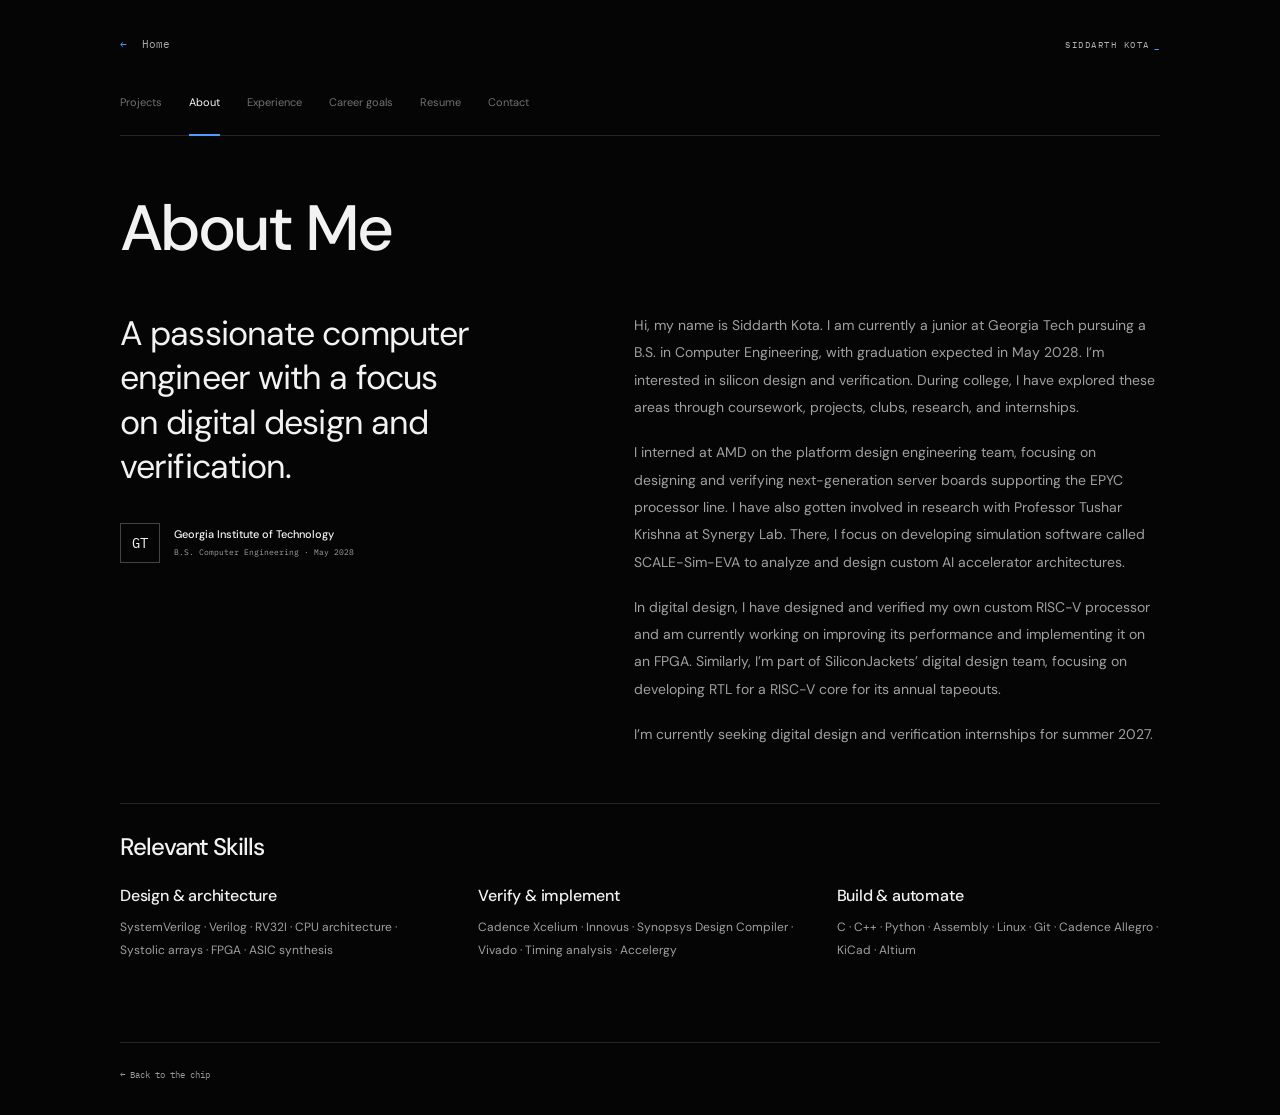
==== commit 4bb0590b: "modified transitions" ====
--- a/about.html
+++ b/about.html
@@ -7,8 +7,8 @@
 <title>About me — Siddarth Kota</title>
 <meta name="description" content="Siddarth Kota, Georgia Tech computer engineering student. RTL design, verification, processors, and AI accelerators.">
 <link rel="icon" href="assets/favicon.svg" type="image/svg+xml">
-<link rel="stylesheet" href="style.css?v=8">
-<script src="app.js?v=6" defer>
+<link rel="stylesheet" href="style.css?v=10">
+<script src="app.js?v=10" defer>
 </script>
 </head>
 <body class="detail-page">
@@ -46,10 +46,10 @@
 </div>
 </div>
 <div class="about-copy">
-<p>Hi, My name is Siddarth Kota. I am currently a junior at Georgia Tech pursuing a B.S. in Computer Engineering with graduation expected in May 2028. I’m interested in silicon design and verification. During my time in college, I have explored these areas through my coursework, projects, clubs, research, and internships.</p>
-<p>During my time in college, I have had the opportunity to intern at AMD on the Platform design engineering team focusing on designing and verfiying the next generation of Server-side boards supporting the EPYC processor line. I have also gotten involved in research under professor Tushar Krishna in his lab, Synergy Lab. Here I focus on developing a simulation software called Scale-Sim EVA to analyze and design custom AI acceleration architectures.</p>
-<p>In terms of digital design specifically, I have designed and verified my own custom RISC-V processor and am currently working on improving its performance and implementing it on an FPGA. In a similar vain I am also a part of the SiliconJackets digital design team focusing on developing RTL for a RISC-V core for their annual tapeouts.</p>
-<p>I’m currently looking for internships in the field of digital design and verification for the upcoming year.</p>
+<p>Hi, my name is Siddarth Kota. I am currently a junior at Georgia Tech pursuing a B.S. in Computer Engineering, with graduation expected in May 2028. I’m interested in silicon design and verification. During college, I have explored these areas through coursework, projects, clubs, research, and internships.</p>
+<p>I interned at AMD on the platform design engineering team, focusing on designing and verifying next-generation server boards supporting the EPYC processor line. I have also gotten involved in research with Professor Tushar Krishna at Synergy Lab. There, I focus on developing simulation software called SCALE-Sim-EVA to analyze and design custom AI accelerator architectures.</p>
+<p>In digital design, I have designed and verified my own custom RISC-V processor and am currently working on improving its performance and implementing it on an FPGA. Similarly, I’m part of SiliconJackets’ digital design team, focusing on developing RTL for a RISC-V core for its annual tapeouts.</p>
+<p>I’m currently seeking digital design and verification internships for summer 2027.</p>
 </div>
 </div>
 <div class="skills-row">
--- a/style.css
+++ b/style.css
@@ -1,4 +1,25 @@
 @import url('assets/fonts.css');
+@view-transition{
+  navigation:auto
+}
+::view-transition-group(*){
+  animation-duration:.36s;
+  animation-timing-function:cubic-bezier(.22,.7,.2,1)
+}
+::view-transition-old(root){
+  animation:page-out .28s ease both
+}
+::view-transition-new(root){
+  animation:page-in .36s cubic-bezier(.22,.7,.2,1) both
+}
+@keyframes page-out{
+  from{opacity:1;transform:translateY(0)}
+  to{opacity:0;transform:translateY(-8px)}
+}
+@keyframes page-in{
+  from{opacity:0;transform:translateY(10px)}
+  to{opacity:1;transform:translateY(0)}
+}
 :root{
   --bg:#050505;
   --text:#f2f2f2;
@@ -30,6 +51,18 @@
 }
 .home-layout,.content-shell{
   animation:page-arrive .42s cubic-bezier(.2,.7,.2,1)
+}
+.native-transitions .home-layout,.native-transitions .content-shell{
+  animation:none
+}
+.detail-header{
+  view-transition-name:site-header
+}
+.detail-nav{
+  view-transition-name:section-navigation
+}
+.detail-footer{
+  view-transition-name:site-footer
 }
 @keyframes page-arrive{
   from{opacity:0;translate:0 8px}
@@ -1234,6 +1267,12 @@
   }
 }
 @media(prefers-reduced-motion:reduce){
+  @view-transition{
+    navigation:none
+  }
+  ::view-transition-group(*),::view-transition-old(*),::view-transition-new(*){
+    animation:none!important
+  }
   *,*::before,*::after{
     animation:none!important;
     transition:none!important
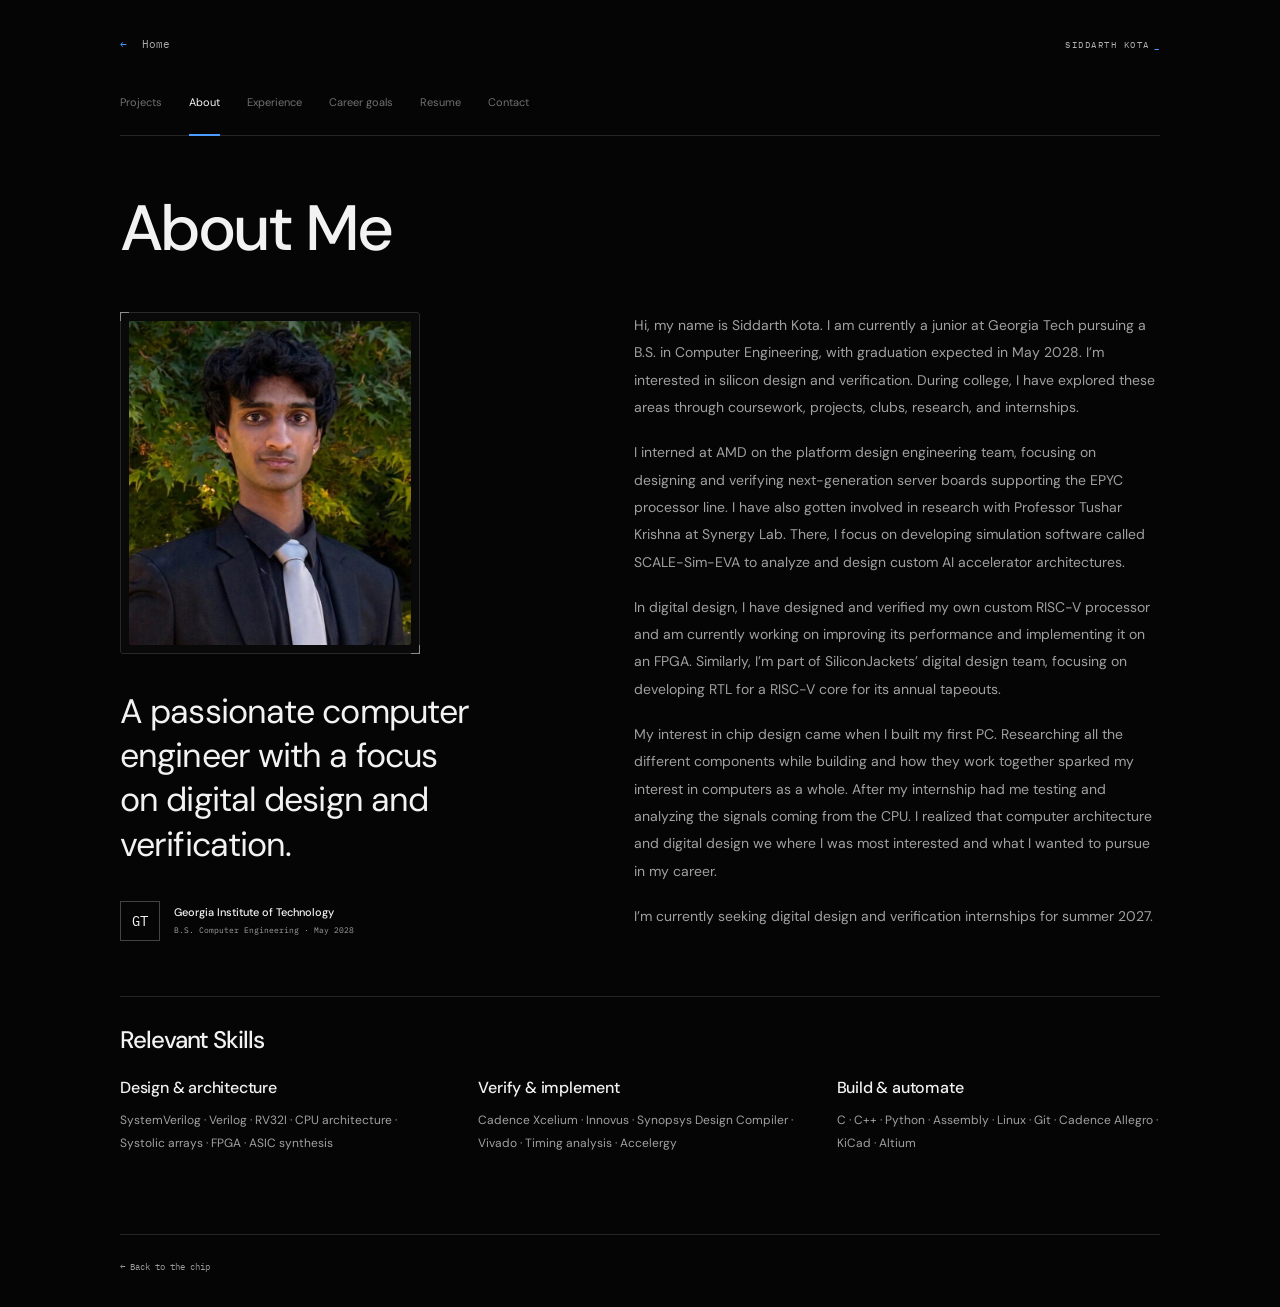
==== commit f532ba2c: "updated website transitions" ====
--- a/about.html
+++ b/about.html
@@ -1,78 +1,83 @@
 <!doctype html>
 <html lang="en">
-<head>
-<meta charset="utf-8">
-<meta name="viewport" content="width=device-width, initial-scale=1">
-<meta name="theme-color" content="#050505">
-<title>About me — Siddarth Kota</title>
-<meta name="description" content="Siddarth Kota, Georgia Tech computer engineering student. RTL design, verification, processors, and AI accelerators.">
-<link rel="icon" href="assets/favicon.svg" type="image/svg+xml">
-<link rel="stylesheet" href="style.css?v=10">
-<script src="app.js?v=10" defer>
-</script>
-</head>
-<body class="detail-page">
-<a class="skip-link" href="#content">Skip to content</a>
-<header class="detail-header">
-<a class="back-home" href="index.html">
-<span aria-hidden="true">←</span> Home</a>
-<a class="small-name" href="index.html">SIDDARTH KOTA<span aria-hidden="true">_</span>
-</a>
-</header>
-<nav class="detail-nav" aria-label="Portfolio sections">
-<a href="work.html">Projects</a>
-<a href="about.html" aria-current="page">About</a>
-<a href="experience.html">Experience</a>
-<a href="roadmap.html">Career goals</a>
-<a href="resume.html">Resume</a>
-<a href="contact.html">Contact</a>
-</nav>
-<main id="content" class="content-shell">
-<section class="section about-section" id="about" aria-labelledby="about-title">
-<div class="section-heading">
-<div>
-<h1 id="about-title">About Me</h1>
-</div>
-</div>
-<div class="about-grid">
-<div class="about-statement">
-<p>A passionate computer engineer with a focus on digital design and verification.</p>
-<div class="education-note">
-<span class="mini-chip" aria-hidden="true">GT</span>
-<div>
-<strong>Georgia Institute of Technology</strong>
-<span>B.S. Computer Engineering · May 2028</span>
-</div>
-</div>
-</div>
-<div class="about-copy">
-<p>Hi, my name is Siddarth Kota. I am currently a junior at Georgia Tech pursuing a B.S. in Computer Engineering, with graduation expected in May 2028. I’m interested in silicon design and verification. During college, I have explored these areas through coursework, projects, clubs, research, and internships.</p>
-<p>I interned at AMD on the platform design engineering team, focusing on designing and verifying next-generation server boards supporting the EPYC processor line. I have also gotten involved in research with Professor Tushar Krishna at Synergy Lab. There, I focus on developing simulation software called SCALE-Sim-EVA to analyze and design custom AI accelerator architectures.</p>
-<p>In digital design, I have designed and verified my own custom RISC-V processor and am currently working on improving its performance and implementing it on an FPGA. Similarly, I’m part of SiliconJackets’ digital design team, focusing on developing RTL for a RISC-V core for its annual tapeouts.</p>
-<p>I’m currently seeking digital design and verification internships for summer 2027.</p>
-</div>
-</div>
-<div class="skills-row">
-<h2 class="skills-heading">Relevant Skills</h2>
-<div class="skill-groups">
-<div>
-<h3>Design & architecture</h3>
-<p>SystemVerilog · Verilog · RV32I · CPU architecture · Systolic arrays · FPGA · ASIC synthesis</p>
-</div>
-<div>
-<h3>Verify & implement</h3>
-<p>Cadence Xcelium · Innovus · Synopsys Design Compiler · Vivado · Timing analysis · Accelergy</p>
-</div>
-<div>
-<h3>Build & automate</h3>
-<p>C · C++ · Python · Assembly · Linux · Git · Cadence Allegro · KiCad · Altium</p>
-</div>
-</div>
-</div>
-</section>
-</main>
-<footer class="detail-footer">
-<a href="index.html">← Back to the chip</a>
-</footer>
-</body>
+  <head>
+    <meta charset="utf-8">
+    <meta name="viewport" content="width=device-width, initial-scale=1">
+    <meta name="theme-color" content="#050505">
+    <script>(function(d){if(window.matchMedia&&matchMedia('(prefers-reduced-motion: reduce)').matches)return;d.classList.add('motion');setTimeout(function(){if(!d.classList.contains('motion-ready'))d.classList.remove('motion','intro-pending')},2500)})(document.documentElement)</script>
+    <title>About me — Siddarth Kota</title>
+    <meta name="description" content="Siddarth Kota, Georgia Tech computer engineering student. RTL design, verification, processors, and AI accelerators.">
+    <link rel="icon" href="assets/favicon.svg" type="image/svg+xml">
+    <link rel="stylesheet" href="style.css?v=11">
+    <script src="app.js?v=11" defer>
+    </script>
+  </head>
+  <body class="detail-page">
+    <a class="skip-link" href="#content">Skip to content</a>
+    <header class="detail-header">
+      <a class="back-home" href="index.html">
+        <span aria-hidden="true">←</span> Home</a>
+      <a class="small-name" href="index.html">SIDDARTH KOTA<span aria-hidden="true">_</span>
+      </a>
+    </header>
+    <nav class="detail-nav" aria-label="Portfolio sections">
+      <a href="work.html">Projects</a>
+      <a href="about.html" aria-current="page">About</a>
+      <a href="experience.html">Experience</a>
+      <a href="roadmap.html">Career goals</a>
+      <a href="resume.html">Resume</a>
+      <a href="contact.html">Contact</a>
+    </nav>
+    <main id="content" class="content-shell">
+      <section class="section about-section" id="about" aria-labelledby="about-title">
+        <div class="section-heading">
+          <div>
+            <h1 id="about-title">About Me</h1>
+          </div>
+        </div>
+        <div class="about-grid">
+          <div class="about-statement">
+            <figure class="portrait">
+              <img src="assets/portrait.jpg" width="720" height="827" decoding="async" alt="Portrait of Siddarth Kota in a black suit and silver tie.">
+            </figure>
+            <p>A passionate computer engineer with a focus on digital design and verification.</p>
+            <div class="education-note">
+              <span class="mini-chip" aria-hidden="true">GT</span>
+              <div>
+                <strong>Georgia Institute of Technology</strong>
+                <span>B.S. Computer Engineering · May 2028</span>
+              </div>
+            </div>
+          </div>
+          <div class="about-copy">
+            <p>Hi, my name is Siddarth Kota. I am currently a junior at Georgia Tech pursuing a B.S. in Computer Engineering, with graduation expected in May 2028. I’m interested in silicon design and verification. During college, I have explored these areas through coursework, projects, clubs, research, and internships.</p>
+            <p>I interned at AMD on the platform design engineering team, focusing on designing and verifying next-generation server boards supporting the EPYC processor line. I have also gotten involved in research with Professor Tushar Krishna at Synergy Lab. There, I focus on developing simulation software called SCALE-Sim-EVA to analyze and design custom AI accelerator architectures.</p>
+            <p>In digital design, I have designed and verified my own custom RISC-V processor and am currently working on improving its performance and implementing it on an FPGA. Similarly, I’m part of SiliconJackets’ digital design team, focusing on developing RTL for a RISC-V core for its annual tapeouts.</p>
+            <p>My interest in chip design came when I built my first PC. Researching all the different components while building and how they work together sparked my interest in computers as a whole. After my internship had me testing and analyzing the signals coming from the CPU. I realized that computer architecture and digital design we where I was most interested and what I wanted to pursue in my career.</p>
+            <p>I’m currently seeking digital design and verification internships for summer 2027.</p>
+          </div>
+        </div>
+        <div class="skills-row">
+          <h2 class="skills-heading">Relevant Skills</h2>
+          <div class="skill-groups">
+            <div>
+              <h3>Design & architecture</h3>
+              <p>SystemVerilog · Verilog · RV32I · CPU architecture · Systolic arrays · FPGA · ASIC synthesis</p>
+            </div>
+            <div>
+              <h3>Verify & implement</h3>
+              <p>Cadence Xcelium · Innovus · Synopsys Design Compiler · Vivado · Timing analysis · Accelergy</p>
+            </div>
+            <div>
+              <h3>Build & automate</h3>
+              <p>C · C++ · Python · Assembly · Linux · Git · Cadence Allegro · KiCad · Altium</p>
+            </div>
+          </div>
+        </div>
+      </section>
+    </main>
+    <footer class="detail-footer">
+      <a href="index.html">← Back to the chip</a>
+    </footer>
+  </body>
 </html>
--- a/style.css
+++ b/style.css
@@ -17,8 +17,8 @@
   to{opacity:0;transform:translateY(-8px)}
 }
 @keyframes page-in{
-  from{opacity:0;transform:translateY(10px)}
-  to{opacity:1;transform:translateY(0)}
+  from{opacity:0}
+  to{opacity:1}
 }
 :root{
   --bg:#050505;
@@ -164,7 +164,6 @@
   margin:16px auto 0;
   padding:24px 28px;
   text-align:center;
-  background:var(--bg);
   color:var(--muted);
   border-radius:3px
 }
@@ -195,20 +194,36 @@
 .intro-trace{
   fill:none;
   stroke:var(--blue);
-  stroke-width:1;
+  stroke-width:1.5;
+  stroke-linejoin:round;
   opacity:.32;
   vector-effect:non-scaling-stroke
 }
 .intro-terminal{
+  opacity:.5
+}
+.intro-terminal .via-ring{
   fill:var(--bg);
   stroke:var(--blue);
-  stroke-width:1;
-  opacity:.5
+  stroke-width:1
+}
+.intro-terminal .via-drill{
+  fill:var(--blue)
+}
+.route-mask{
+  fill:none;
+  stroke:#0e0e0e;
+  stroke-width:6;
+  stroke-linecap:round;
+  stroke-linejoin:round;
+  vector-effect:non-scaling-stroke
 }
 .route-line{
   fill:none;
-  stroke:#282828;
-  stroke-width:1;
+  stroke:#2e2e2e;
+  stroke-width:2;
+  stroke-linecap:round;
+  stroke-linejoin:round;
   vector-effect:non-scaling-stroke;
   transition:stroke .2s
 }
@@ -218,13 +233,74 @@
 .route-line.is-selected{
   stroke:#3b4b60
 }
-.route-endpoint{
+.route-via .via-ring{
   fill:var(--bg);
-  stroke:#5e5e5e;
-  stroke-width:1
+  stroke:#4e4e4e;
+  stroke-width:1;
+  transition:stroke .2s
+}
+.route-via .via-drill{
+  fill:#6a6a6a;
+  transition:fill .2s
+}
+.route-line.is-hovered+.route-via .via-ring{
+  stroke:#8a8a8a
+}
+.route-line.is-selected+.route-via .via-ring{
+  stroke:var(--blue)
+}
+.route-line.is-selected+.route-via .via-drill{
+  fill:var(--blue)
 }
 .ambient-dot{
   fill:#a3a3a3
+}
+.ambient-dot.packet-dot{
+  fill:#9ccbff
+}
+.ambient-dot.packet-dot.trail{
+  fill:var(--blue)
+}
+/* Bus traffic effects: a pin lighting as a packet passes, a via rippling. */
+.pin-flash{
+  stroke:var(--blue);
+  stroke-width:2.5;
+  stroke-linecap:round;
+  filter:drop-shadow(0 0 3px #4c9cff)
+}
+.via-flash{
+  fill:none;
+  stroke:var(--blue);
+  stroke-width:1.2;
+  transform-box:fill-box;
+  transform-origin:center
+}
+/* Low-power mode: traces and name dim slowly; waking snaps back. */
+.route-line,.intro-trace,.chip-core h1{
+  transition:stroke .2s,opacity .4s
+}
+.is-idle .route-line{
+  stroke:#1c1c1c;
+  transition:stroke 1.8s ease
+}
+.is-idle .intro-trace{
+  opacity:.14;
+  transition:opacity 1.8s ease
+}
+.is-idle .chip-core h1{
+  opacity:.72;
+  transition:opacity 1.8s ease
+}
+/* A short blue spark that runs along a divider line now and then. */
+.divider-pulse{
+  position:absolute;
+  left:0;
+  width:140px;
+  height:1px;
+  pointer-events:none;
+  background:linear-gradient(90deg,transparent,var(--blue) 50%,transparent);
+  box-shadow:0 0 6px #4c9cff88;
+  will-change:transform,opacity
 }
 .ambient-dot.blue{
   fill:var(--blue)
@@ -236,11 +312,14 @@
 .selected-trail{
   fill:none;
   stroke:var(--blue);
-  stroke-width:2;
+  stroke-width:2.5;
+  stroke-linecap:round;
+  stroke-linejoin:round;
   vector-effect:non-scaling-stroke;
   filter:drop-shadow(0 0 3px #4c9cff66)
 }
 .chip-core{
+  --seal:#1d1d1d;
   position:absolute;
   left:50%;
   top:50%;
@@ -255,7 +334,41 @@
   align-items:center;
   justify-content:center;
   z-index:2;
-  box-shadow:0 0 0 7px #050505,0 0 0 8px #111
+  box-shadow:0 0 0 7px #050505,0 0 0 8px #111,inset 0 0 0 6px #090909,inset 0 0 0 7px var(--seal)
+}
+/* Pin-1 indicator, as etched into the corner of a real package. */
+.pin-one{
+  position:absolute;
+  top:17px;
+  left:17px;
+  width:7px;
+  height:7px;
+  border-radius:50%;
+  border:1px solid var(--blue);
+  opacity:.75;
+  pointer-events:none
+}
+.pin-one::after{
+  content:'';
+  position:absolute;
+  inset:2px;
+  border-radius:50%;
+  background:var(--blue)
+}
+/* Layout-tool canvas: a faint placement grid that fades toward the edges.
+   Labels, the chip ring and the intro panel use the page color, so the grid
+   stops short of them like routing clearance. */
+.home-layout::before{
+  content:'';
+  position:absolute;
+  inset:0;
+  z-index:-1;
+  pointer-events:none;
+  background-image:radial-gradient(circle,#ffffff17 1px,transparent 1.2px);
+  background-size:24px 24px;
+  background-position:center;
+  -webkit-mask-image:radial-gradient(ellipse 75% 70% at 50% 48%,#000 30%,transparent 100%);
+  mask-image:radial-gradient(ellipse 75% 70% at 50% 48%,#000 30%,transparent 100%)
 }
 .chip-core::before,.chip-core::after{
   content:'';
@@ -296,10 +409,13 @@
   bottom:-14px
 }
 .pins-left,.pins-right{
+  --pin-start:11px;
+  --pin-end:13px;
+  --pin-pitch:23px;
   height:64%;
   width:6px;
   top:18%;
-  background:repeating-linear-gradient(to bottom,transparent 0,transparent 11px,#3c3c3c 11px,#3c3c3c 13px,transparent 13px,transparent 23px)
+  background:repeating-linear-gradient(to bottom,transparent 0,transparent var(--pin-start),#3c3c3c var(--pin-start),#3c3c3c var(--pin-end),transparent var(--pin-end),transparent var(--pin-pitch))
 }
 .pins-left{
   left:-14px
@@ -359,7 +475,6 @@
   align-items:flex-start;
   pointer-events:auto;
   padding:12px 14px;
-  background:var(--bg);
   white-space:nowrap
 }
 .port strong{
@@ -446,6 +561,7 @@
   margin-left:4px
 }
 .detail-nav{
+  position:relative;
   max-width:1040px;
   margin:0 auto;
   display:flex;
@@ -628,6 +744,45 @@
   line-height:1.3;
   letter-spacing:-.9px;
   max-width:350px
+}
+/* Portrait framed like the homepage chip: dark package with corner marks. */
+.portrait{
+  position:relative;
+  max-width:300px;
+  margin:0 0 36px;
+  padding:8px;
+  border:1px solid #292929;
+  border-radius:3px;
+  background:#090909
+}
+.portrait::before,.portrait::after{
+  content:'';
+  position:absolute;
+  width:8px;
+  height:8px;
+  pointer-events:none
+}
+.portrait::before{
+  top:-1px;
+  left:-1px;
+  border-top:1px solid #8c8c8c;
+  border-left:1px solid #8c8c8c
+}
+.portrait::after{
+  bottom:-1px;
+  right:-1px;
+  border-bottom:1px solid #8c8c8c;
+  border-right:1px solid #8c8c8c
+}
+.portrait img{
+  display:block;
+  width:100%;
+  height:auto;
+  border-radius:2px
+}
+.portrait.experience-photo{
+  max-width:none;
+  margin:26px 0 0
 }
 .education-note{
   display:flex;
@@ -858,17 +1013,127 @@
   margin:0 0 44px
 }
 .project-image-frame{
-  padding:12px;
   border:1px solid var(--line);
-  border-radius:4px;
-  background:#0a0a0a
+  border-radius:6px;
+  background:#0a0a0a;
+  overflow:hidden;
+  transition:border-color .25s
+}
+.project-image-frame:hover,.project-image-frame:focus-within{
+  border-color:#3a3a3a
+}
+/* Title bar styled like an EDA tool window: filename and pixel size. */
+.window-bar{
+  display:flex;
+  align-items:center;
+  gap:14px;
+  height:34px;
+  padding:0 14px;
+  border-bottom:1px solid var(--line);
+  background:#0d0d0d;
+  font:10px/1.6 var(--mono);
+  color:#8a8a8a
+}
+.window-lights{
+  display:flex;
+  gap:6px
+}
+.window-lights i{
+  width:7px;
+  height:7px;
+  border-radius:50%;
+  border:1px solid #3a3a3a
+}
+.window-lights i:first-child{
+  border-color:var(--blue);
+  background:#4c9cff55
+}
+.window-name{
+  color:#c9c9c9;
+  overflow:hidden;
+  text-overflow:ellipsis;
+  white-space:nowrap
+}
+.window-size{
+  margin-left:auto;
+  color:#5f5f5f;
+  white-space:nowrap
 }
 .project-image-frame img{
   display:block;
+  width:calc(100% - 24px);
+  height:auto;
+  margin:12px;
+  border-radius:2px;
+  background:#fff;
+  cursor:zoom-in;
+  transition:transform .5s cubic-bezier(.16,1,.3,1)
+}
+.project-image-frame:hover img{
+  transform:scale(1.008)
+}
+.project-image-frame img:focus-visible{
+  outline:2px solid var(--blue);
+  outline-offset:4px
+}
+.image-viewer{
+  width:min(1400px,calc(100vw - 48px));
+  max-width:none;
+  max-height:calc(100svh - 48px);
+  padding:0;
+  border:1px solid #303030;
+  border-radius:8px;
+  background:#0a0a0a;
+  color:var(--text);
+  overflow:hidden
+}
+.image-viewer[open]{
+  display:flex;
+  flex-direction:column;
+  animation:viewer-in .35s cubic-bezier(.16,1,.3,1)
+}
+.image-viewer::backdrop{
+  background:#000000c4;
+  backdrop-filter:blur(6px)
+}
+.image-viewer[open]::backdrop{
+  animation:backdrop-in .3s ease
+}
+.viewer-bar{
+  display:flex;
+  align-items:center;
+  justify-content:space-between;
+  gap:20px;
+  padding:10px 10px 10px 16px;
+  border-bottom:1px solid var(--line);
+  font:10px var(--mono);
+  color:#c9c9c9
+}
+.viewer-close{
+  font:10px var(--mono);
+  color:#9a9a9a;
+  padding:6px 8px;
+  transition:color .2s
+}
+.viewer-close:hover{
+  color:var(--blue)
+}
+.viewer-image{
+  display:block;
+  min-height:0;
+  flex:1;
   width:100%;
-  height:auto;
-  border-radius:2px;
-  background:#fff
+  object-fit:contain;
+  padding:16px;
+  background:#0a0a0a
+}
+@keyframes viewer-in{
+  from{opacity:0;scale:.97}
+  to{opacity:1;scale:1}
+}
+@keyframes backdrop-in{
+  from{opacity:0}
+  to{opacity:1}
 }
 .project-figure figcaption{
   display:flex;
@@ -918,6 +1183,118 @@
 .case-next a:hover{
   color:var(--blue)
 }
+/* Via reveal: the new page grows out of the clicked via as a circle (the
+   clip-path is animated from app.js). Default page fades are switched off,
+   and header/menu/footer join the page so the circle reveals them too. */
+html[data-transition=reveal]::view-transition-old(root),
+html[data-transition=reveal]::view-transition-new(root){
+  animation:none;
+  mix-blend-mode:normal
+}
+html[data-transition=reveal]::view-transition-old(root){
+  transform-origin:center
+}
+.reveal-wave{
+  position:fixed;
+  inset:0;
+  width:100%;
+  height:100%;
+  z-index:1000;
+  pointer-events:none;
+  overflow:visible;
+  will-change:transform
+}
+.wave-edge{
+  fill:none;
+  stroke:var(--blue);
+  stroke-width:2
+}
+.wave-glow{
+  fill:none;
+  stroke:var(--blue);
+  stroke-width:10;
+  opacity:.14
+}
+html[data-transition=reveal] .detail-header,
+html[data-transition=reveal] .detail-nav,
+html[data-transition=reveal] .detail-footer,
+html[data-transition=reveal] .nav-indicator{
+  view-transition-name:none
+}
+.nav-indicator{
+  position:absolute;
+  background:var(--blue);
+  pointer-events:none;
+  view-transition-name:nav-indicator
+}
+.detail-nav.has-indicator a[aria-current]::after{
+  display:none
+}
+::view-transition-group(nav-indicator){
+  animation-duration:.45s;
+  animation-timing-function:cubic-bezier(.65,0,.35,1)
+}
+/* Motion: homepage intro and content reveals. Hidden states only apply
+   while the html element carries .motion (set inline, removed for
+   reduced motion or if app.js never loads). */
+.motion:not(.motion-ready) .content-shell,
+.intro-pending .chip-core,.intro-pending .port,.intro-pending .home-intro,.intro-pending #routing-layer{
+  opacity:0
+}
+.name-line{
+  display:block
+}
+.name-char{
+  display:inline-block
+}
+.ambient-dot{
+  transition:opacity .8s ease
+}
+.is-intro .ambient-dot{
+  opacity:0;
+  transition:none
+}
+.intro-pulse{
+  fill:none;
+  stroke:var(--blue);
+  stroke-width:2.5;
+  stroke-linecap:round;
+  vector-effect:non-scaling-stroke;
+  filter:drop-shadow(0 0 4px #4c9cff)
+}
+.reveal:not(.is-visible){
+  opacity:0
+}
+.reveal.is-visible.instant,.reveal.instant .w>span{
+  animation:none
+}
+.reveal.is-visible{
+  animation:reveal-in .9s cubic-bezier(.16,1,.3,1) var(--d,0ms) backwards
+}
+.w{
+  display:inline-block;
+  overflow:hidden;
+  vertical-align:top;
+  padding:0 .05em .14em;
+  margin:0 -.05em -.14em
+}
+.w>span{
+  display:inline-block
+}
+.reveal:not(.is-visible) .w>span{
+  translate:0 110%
+}
+.is-visible .w>span{
+  animation:word-in 1.05s cubic-bezier(.16,1,.3,1) calc(var(--d,0ms) + var(--wi,0) * 60ms) backwards
+}
+@keyframes reveal-in{
+  from{opacity:0;translate:0 22px}
+  to{opacity:1;translate:0 0}
+}
+@keyframes word-in{
+  from{translate:0 110%}
+  to{translate:0 0}
+}
 @media(min-width:1600px){
   .chip-core{
     width:410px;
@@ -963,6 +1340,12 @@
   .chip-core h1{
     font-size:55px;
     letter-spacing:-3px
+  }
+  .pin-one{
+    top:13px;
+    left:13px;
+    width:6px;
+    height:6px
   }
   .core-kicker{
     font-size:6px;
@@ -1077,6 +1460,10 @@
   .about-statement>p{
     font-size:32px
   }
+  .portrait{
+    max-width:240px;
+    margin-bottom:28px
+  }
   .about-copy p{
     font-size:13px
   }
